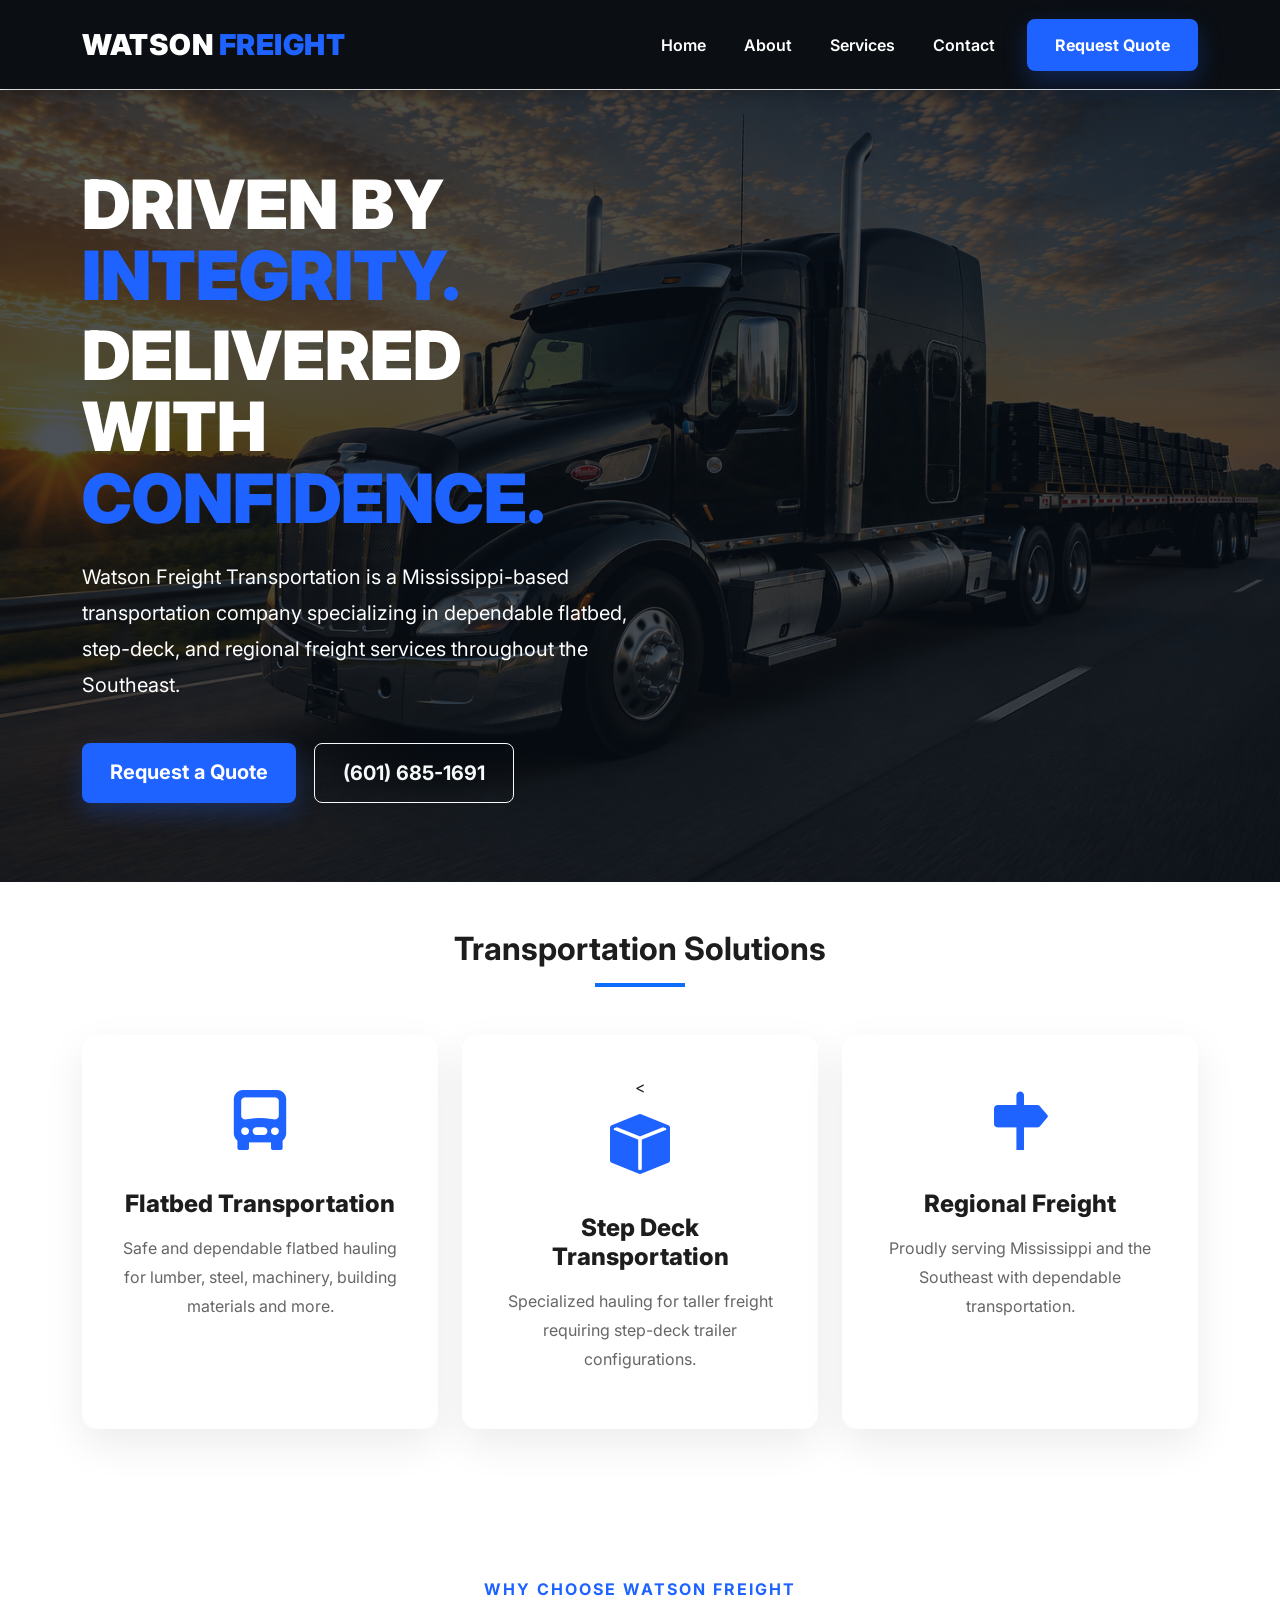
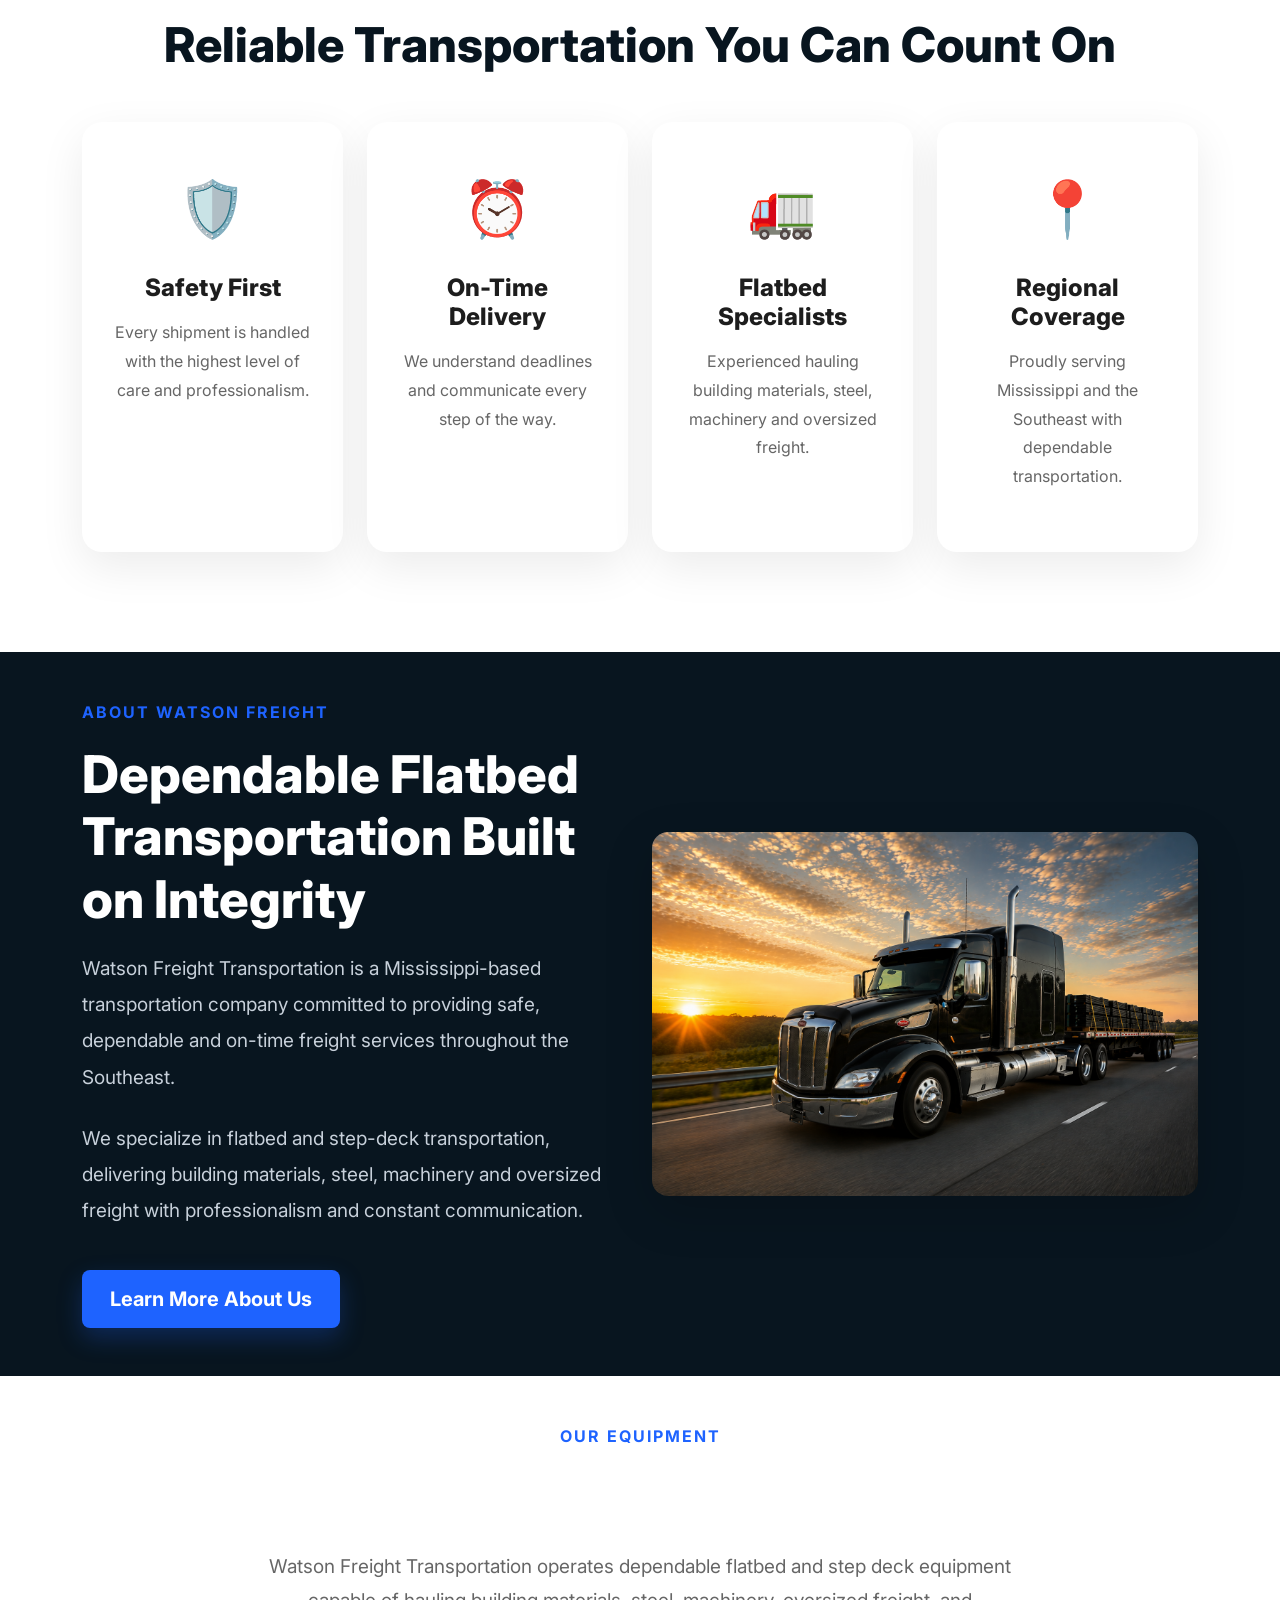
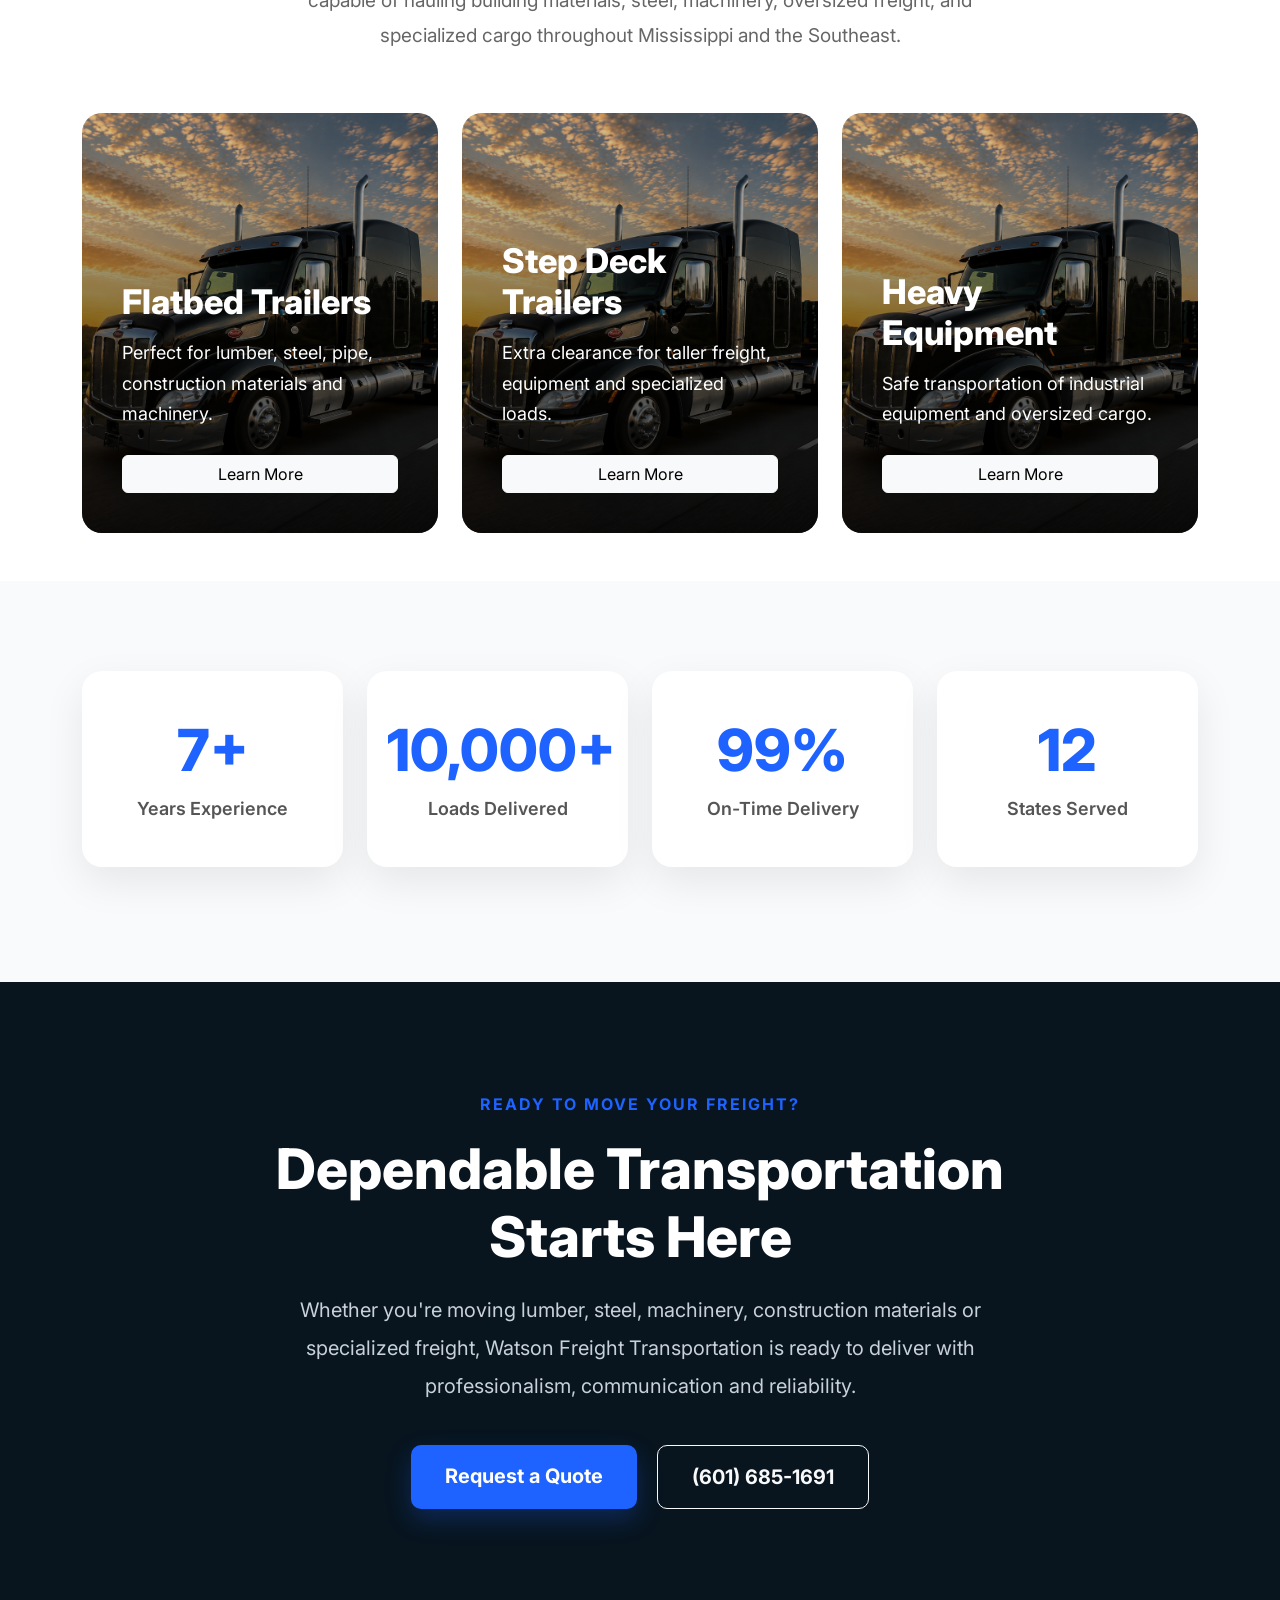
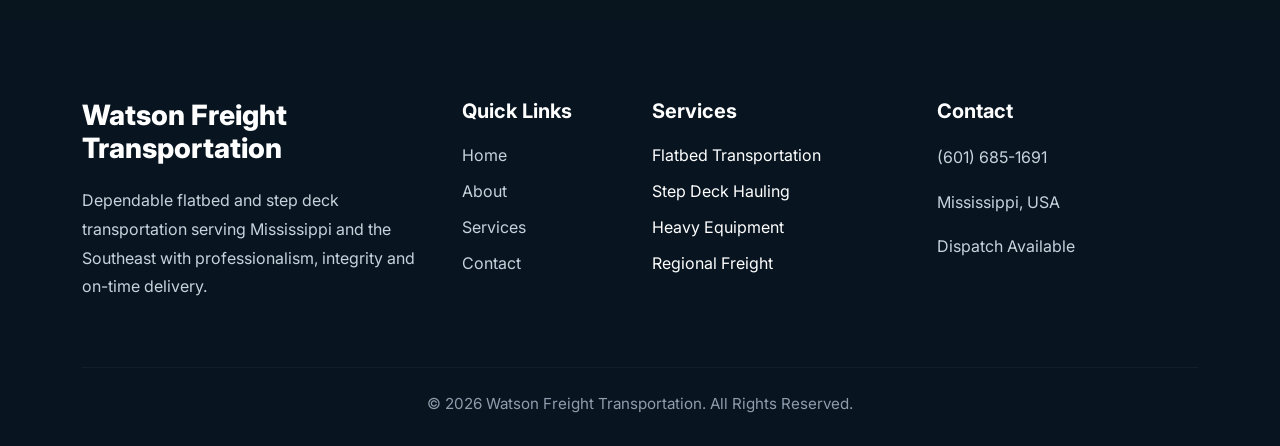
==== index.html @ 857e46ff "complete profession homepage" ====
<!DOCTYPE html>
<html lang="en">
<head>
    <meta charset="UTF-8">
    <meta name="viewport" content="width=device-width, initial-scale=1.0">
    <title>Watson Freight Transportation</title>

    <!-- Bootstrap -->
    <link href="https://cdn.jsdelivr.net/npm/bootstrap@5.3.7/dist/css/bootstrap.min.css" rel="stylesheet">

    <!-- Google Fonts -->
    <link rel="preconnect" href="https://fonts.googleapis.com">
    <link rel="preconnect" href="https://fonts.gstatic.com" crossorigin>
    <link href="https://fonts.googleapis.com/css2?family=Inter:wght@300;400;500;600;700;800;900&display=swap" rel="stylesheet">

    <!-- Custom CSS -->
    <link rel="stylesheet" href="assets/css/style.css">
    <link rel="stylesheet" href="https://cdn.jsdelivr.net/npm/bootstrap-icons@1.11.3/font/bootstrap-icons.min.css">
</head>

<body>

<!-- ================= HEADER ================= -->

<nav class="navbar navbar-expand-lg navbar-dark custom-navbar">
    <div class="container">

        <a class="navbar-brand" href="#">
            <span class="brand-watson">WATSON</span>
            <span class="brand-freight">FREIGHT</span>
        </a>

        <button class="navbar-toggler"
                type="button"
                data-bs-toggle="collapse"
                data-bs-target="#navbarNav">

            <span class="navbar-toggler-icon"></span>

        </button>

        <div class="collapse navbar-collapse" id="navbarNav">

            <ul class="navbar-nav ms-auto">

                <li class="nav-item">
                    <a class="nav-link active" href="#">Home</a>
                </li>

                <li class="nav-item">
                    <a class="nav-link" href="about.html">About</a>
                </li>

                <li class="nav-item">
                    <a class="nav-link" href="services.html">Services</a>
                </li>

                <li class="nav-item">
                    <a class="nav-link" href="contact.html">Contact</a>
                </li>

            </ul>

            <a href="quote.html" class="btn btn-primary ms-lg-4">
                Request Quote
            </a>

        </div>

    </div>

</nav>

<!-- ================= HERO ================= -->

<section class="hero">

    <div class="hero-overlay"></div>

    <div class="container hero-content">

        <div class="row">

            <div class="col-lg-6">

                <h1>
                    DRIVEN BY
                    <br>
                    <span>INTEGRITY.</span>
                </h1>

                <h2>
                    DELIVERED WITH
                    <br>
                    <span>CONFIDENCE.</span>
                </h2>

                <p>

                    Watson Freight Transportation is a Mississippi-based
                    transportation company specializing in dependable
                    flatbed, step-deck, and regional freight services
                    throughout the Southeast.

                </p>

                <div class="hero-buttons">

                    <a href="quote.html" class="btn btn-primary btn-lg">

                        Request a Quote

                    </a>

                    <a href="tel:6016851691" class="btn btn-outline-light btn-lg">

                        (601) 685-1691

                    </a>

                </div>

            </div>

        </div>

    </div>

</section>

<!-- Transportation Solutions -->

<section class="py-5 bg-white">

    <div class="container">

        <div class="text-center mb-5">

            <h2 class="fw-bold">Transportation Solutions</h2>

            <div class="blue-line mx-auto"></div>

        </div>

        <div class="row g-4">

            <div class="col-lg-4">

                <div class="service-card">

                    <div class="service-icon">
    <i class="bi bi-truck-front-fill"></i>
</div>

                    <h4>Flatbed Transportation</h4>

                    <p>

                        Safe and dependable flatbed hauling for lumber,

                        steel, machinery, building materials and more.

                    </p>

                </div>

            </div>

            <div class="col-lg-4">

                <div class="service-card">

                    <<div class="service-icon">
    <i class="bi bi-box-fill"></i>
</div>

                    <h4>Step Deck Transportation</h4>

                    <p>

                        Specialized hauling for taller freight requiring

                        step-deck trailer configurations.

                    </p>

                </div>

            </div>

            <div class="col-lg-4">

                <div class="service-card">

                    <div class="service-icon">
    <i class="bi bi-signpost-fill"></i>
</div>

                    <h4>Regional Freight</h4>

                    <p>

                        Proudly serving Mississippi and the Southeast

                        with dependable transportation.

                    </p>

                </div>

            </div>

        </div>

    </div>

</section>
<!-- WHY CHOOSE US -->
<section class="why-us">

    <div class="container">

        <div class="text-center mb-5">

            <span class="section-tag">
                WHY CHOOSE WATSON FREIGHT
            </span>

            <h2 class="section-title-dark">
                Reliable Transportation You Can Count On
            </h2>

        </div>

        <div class="row g-4">

            <div class="col-lg-3 col-md-6">

                <div class="feature-card">

                    <div class="feature-icon">
                        🛡️
                    </div>

                    <h4>Safety First</h4>

                    <p>
                        Every shipment is handled with the highest level of care and professionalism.
                    </p>

                </div>

            </div>

            <div class="col-lg-3 col-md-6">

                <div class="feature-card">

                    <div class="feature-icon">
                        ⏰
                    </div>

                    <h4>On-Time Delivery</h4>

                    <p>
                        We understand deadlines and communicate every step of the way.
                    </p>

                </div>

            </div>

            <div class="col-lg-3 col-md-6">

                <div class="feature-card">

                    <div class="feature-icon">
                        🚛
                    </div>

                    <h4>Flatbed Specialists</h4>

                    <p>
                        Experienced hauling building materials, steel, machinery and oversized freight.
                    </p>

                </div>

            </div>

            <div class="col-lg-3 col-md-6">

                <div class="feature-card">

                    <div class="feature-icon">
                        📍
                    </div>

                    <h4>Regional Coverage</h4>

                    <p>
                        Proudly serving Mississippi and the Southeast with dependable transportation.
                    </p>

                </div>

            </div>

        </div>

    </div>

</section>
<script src="https://cdn.jsdelivr.net/npm/bootstrap@5.3.7/dist/js/bootstrap.bundle.min.js"></script>
<!-- ABOUT -->
<section class="about-section py-5">
    <div class="container">

        <div class="row align-items-center">

            <div class="col-lg-6">

                <span class="section-tag">
                    ABOUT WATSON FREIGHT
                </span>

                <h2 class="section-title">
                    Dependable Flatbed Transportation Built on Integrity
                </h2>

                <p class="about-text">
                    Watson Freight Transportation is a Mississippi-based
                    transportation company committed to providing safe,
                    dependable and on-time freight services throughout the
                    Southeast.
                </p>

                <p class="about-text">
                    We specialize in flatbed and step-deck transportation,
                    delivering building materials, steel, machinery and
                    oversized freight with professionalism and constant
                    communication.
                </p>

                <a href="about.html" class="btn btn-primary btn-lg mt-3">
                    Learn More About Us
                </a>

            </div>

            <div class="col-lg-6">

                <div class="about-image">

                    <img
                        src="assets/images/hero/hero-truck.jpg"
                        class="img-fluid rounded-4 shadow-lg">

                </div>

            </div>

        </div>

    </div>
</section>
<!-- EQUIPMENT SHOWCASE -->
<section class="equipment-showcase py-5">

    <div class="container">

        <div class="text-center mb-5">

            <span class="section-subtitle">
                OUR EQUIPMENT
            </span>

            <h2 class="section-title">
                Ready For Every Load
            </h2>

            <p class="section-description">
                Watson Freight Transportation operates dependable flatbed and step deck equipment
                capable of hauling building materials, steel, machinery, oversized freight,
                and specialized cargo throughout Mississippi and the Southeast.
            </p>

        </div>

        <div class="row g-4">

            <div class="col-lg-4">

                <div class="equipment-card flatbed">

                    <div class="equipment-overlay">

                        <h3>Flatbed Trailers</h3>

                        <p>
                            Perfect for lumber, steel, pipe,
                            construction materials and machinery.
                        </p>

                        <a href="services.html" class="btn btn-light">
                            Learn More
                        </a>

                    </div>

                </div>

            </div>

            <div class="col-lg-4">

                <div class="equipment-card stepdeck">

                    <div class="equipment-overlay">

                        <h3>Step Deck Trailers</h3>

                        <p>
                            Extra clearance for taller freight,
                            equipment and specialized loads.
                        </p>

                        <a href="services.html" class="btn btn-light">
                            Learn More
                        </a>

                    </div>

                </div>

            </div>

            <div class="col-lg-4">

                <div class="equipment-card machinery">

                    <div class="equipment-overlay">

                        <h3>Heavy Equipment</h3>

                        <p>
                            Safe transportation of industrial
                            equipment and oversized cargo.
                        </p>

                        <a href="services.html" class="btn btn-light">
                            Learn More
                        </a>

                    </div>

                </div>

            </div>

        </div>

    </div>

</section>
<!-- TRUST STATS -->

<section class="stats-section">

    <div class="container">

        <div class="row text-center">

            <div class="col-md-3 col-6">

                <div class="stat-card">

                    <h2>7+</h2>

                    <p>Years Experience</p>

                </div>

            </div>

            <div class="col-md-3 col-6">

                <div class="stat-card">

                    <h2>10,000+</h2>

                    <p>Loads Delivered</p>

                </div>

            </div>

            <div class="col-md-3 col-6">

                <div class="stat-card">

                    <h2>99%</h2>

                    <p>On-Time Delivery</p>

                </div>

            </div>

            <div class="col-md-3 col-6">

                <div class="stat-card">

                    <h2>12</h2>

                    <p>States Served</p>

                </div>

            </div>

        </div>

    </div>

</section>
<!-- CALL TO ACTION -->

<section class="cta-section">

    <div class="container">

        <div class="row justify-content-center">

            <div class="col-lg-9 text-center">

                <span class="section-tag">

                    READY TO MOVE YOUR FREIGHT?

                </span>

                <h2 class="cta-title">

                    Dependable Transportation Starts Here

                </h2>

                <p class="cta-text">

                    Whether you're moving lumber, steel, machinery,
                    construction materials or specialized freight,
                    Watson Freight Transportation is ready to deliver
                    with professionalism, communication and reliability.

                </p>

                <div class="cta-buttons">

                    <a href="quote.html"
                       class="btn btn-primary btn-lg">

                        Request a Quote

                    </a>

                    <a href="tel:6016851691"
                       class="btn btn-outline-light btn-lg">

                        (601) 685-1691

                    </a>

                </div>

            </div>

        </div>

    </div>

</section>
<footer class="footer">
    <div class="container">

        <div class="row gy-5">

            <div class="col-lg-4">

                <h3>Watson Freight Transportation</h3>

                <p>
                    Dependable flatbed and step deck transportation
                    serving Mississippi and the Southeast with
                    professionalism, integrity and on-time delivery.
                </p>

            </div>

            <div class="col-lg-2">

                <h5>Quick Links</h5>

                <ul class="footer-links">

                    <li><a href="#">Home</a></li>

                    <li><a href="#">About</a></li>

                    <li><a href="#">Services</a></li>

                    <li><a href="#">Contact</a></li>

                </ul>

            </div>

            <div class="col-lg-3">

                <h5>Services</h5>

                <ul class="footer-links">

                    <li>Flatbed Transportation</li>

                    <li>Step Deck Hauling</li>

                    <li>Heavy Equipment</li>

                    <li>Regional Freight</li>

                </ul>

            </div>

            <div class="col-lg-3">

                <h5>Contact</h5>

                <p>(601) 685-1691</p>

                <p>Mississippi, USA</p>

                <p>Dispatch Available</p>

            </div>

        </div>

        <hr>

        <div class="footer-bottom">

            © 2026 Watson Freight Transportation.
            All Rights Reserved.

        </div>

    </div>
</footer>

<script src="assets/js/main.js"></script>

</body>
</html>
---- assets/css/style.css ----
/* ======================================================
   WATSON FREIGHT TRANSPORTATION
   Version 1.0
====================================================== */

:root{

    --primary:#1E63FF;
    --dark:#0B0F14;
    --gray:#5B6472;
    --light:#F5F7FA;
    --white:#FFFFFF;

}

*{

    margin:0;
    padding:0;
    box-sizing:border-box;

}

html{

    scroll-behavior:smooth;

}

body{

    font-family:'Inter',sans-serif;

    background:var(--white);

    color:#1d1d1d;

    padding-top:90px;

}


/* ===========================
   NAVBAR
=========================== */

.custom-navbar{

    background:#0B0F14;
    padding:18px 0;
    box-shadow:0 3px 15px rgba(0,0,0,.25);
position: fixed;
top: 0;
left: 0;
width: 100%;
z-index: 9999;
transition: all .35s ease;

}

.navbar-brand{

    font-size:1.8rem;
    font-weight:900;
    letter-spacing:.5px;

}

.brand-watson{

    color:white;

}

.brand-freight{

    color:#1E63FF;

}

.nav-link{

    color:white !important;
    font-weight:600;
    margin-left:22px;
    transition:.3s;

}

.nav-link:hover{

    color:#1E63FF !important;

}

.btn-primary{
    background:#1E63FF;
    border:none;
    padding:14px 28px;
    font-weight:700;
    border-radius:8px;
    color:#fff;
    transition:all .3s ease;
    box-shadow:0 10px 25px rgba(30,99,255,.25);
}

.btn-primary:hover{
    background:#0D4FD4;
    transform:translateY(-3px);
    box-shadow:0 18px 40px rgba(30,99,255,.45);
}



/* ===========================
   HERO
=========================== */

.hero{

    position:relative;

    min-height:88vh;

    display:flex;

    align-items:center;

    background-image:
    linear-gradient(rgba(8,15,24,.72),rgba(8,15,24,.72)),
    url("../images/hero/hero-truck.jpg");

    background-size:cover;

    background-position:center;

    background-repeat:no-repeat;
    background-attachment: fixed;

}

.hero-content{

    position:relative;
    z-index:2;

}

.hero h1{

    color:white;

    font-size:68px;

    font-weight:900;

    line-height:1.05;

}

.hero h1 span{

    color:#1E63FF;

}

.hero h2{

    color:white;

    font-size:68px;

    font-weight:900;

    line-height:1.05;

    margin-bottom:25px;

}

.hero h2 span{

    color:#1E63FF;

}

.hero p{

    color:white;

    font-size:20px;

    max-width:620px;

    line-height:1.8;

    margin-bottom:40px;

}

.hero-buttons{

    display:flex;

    gap:18px;

    flex-wrap:wrap;

}

.btn-outline-light{

    padding:14px 28px;

    font-weight:700;

}

/* ===========================
   MOBILE
=========================== */

@media(max-width:991px){

.hero{

    text-align:center;

}

.hero h1,
.hero h2{

    font-size:46px;

}

.hero-buttons{

    justify-content:center;

}

}
.blue-line{

    width:90px;

    height:4px;

    background:#0d6efd;

    margin-top:15px;

}

.service-card{

    background:#fff;

    border-radius:15px;

    padding:40px 30px;

    text-align:center;

    box-shadow:0 15px 40px rgba(0,0,0,.08);

    height:100%;

    transition:.35s;

}

.service-card:hover{

    transform:translateY(-10px);

    box-shadow:0 25px 50px rgba(0,0,0,.15);

}

.service-icon{

    font-size:60px;

    color:#1E63FF;

    margin-bottom:25px;

}

.service-card h4{

    font-weight:800;

    margin-bottom:15px;

}

.service-card p{

    color:#666;

    line-height:1.8;

}

/*===============================
ABOUT
================================*/

.about-section{

    padding:100px 0;

    background:#08151f;

}

.section-tag{

    color:#1E63FF;

    font-weight:700;

    letter-spacing:2px;

    text-transform:uppercase;

}

.section-title{

    color:white;

    font-size:48px;

    font-weight:800;

    margin:20px 0;

}

.about-text{

    color:#c7d0da;

    font-size:19px;

    line-height:1.9;

    margin-bottom:25px;

}


.about-image img{

    border-radius:24px;

    box-shadow:0 35px 70px rgba(0,0,0,.45);

    transition:.4s ease;

}

.about-image img:hover{

    transform:translateY(-8px);

}

/*==============================
WHY CHOOSE US
==============================*/

.why-us{

    padding:100px 0;

    background:white;

}

.section-title-dark{

    font-size:48px;

    font-weight:800;

    color:#08151f;

    margin-top:15px;

}

.feature-card{

    background:white;

    padding:45px 30px;

    border-radius:20px;

    text-align:center;

    transition:.35s;

    box-shadow:0 15px 45px rgba(0,0,0,.08);

    height:100%;

}

.feature-card:hover{

    transform:translateY(-12px);

    box-shadow:0 25px 60px rgba(0,0,0,.15);

}

.feature-icon{

    font-size:55px;

    margin-bottom:25px;

}

.feature-card h4{

    font-weight:800;

    margin-bottom:15px;

}

.feature-card p{

    color:#666;

    line-height:1.8;

}

/*====================================
    EQUIPMENT SHOWCASE
====================================*/

.equipment-showcase{

    padding:100px 0;

    background:#ffffff;

}

.section-subtitle{

    color:#1E63FF;

    font-weight:700;

    letter-spacing:2px;

    text-transform:uppercase;

    display:block;

    margin-bottom:15px;

}

.section-title{

    font-size:52px;

    font-weight:800;

    margin-bottom:20px;

}

.section-description{

    max-width:760px;

    margin:auto;

    color:#666;

    font-size:19px;

    line-height:1.8;

    margin-bottom:60px;

}

.equipment-card{

    height:420px;

    border-radius:20px;

    overflow:hidden;

    position:relative;

    background-size:cover;

    background-position:center;

    transition:.35s;

}

.equipment-card:hover{

    transform:translateY(-12px);

}

.equipment-overlay{

    position:absolute;

    inset:0;

    display:flex;

    flex-direction:column;

    justify-content:flex-end;

    padding:40px;

    color:white;

    background:linear-gradient(
        rgba(0,0,0,.15),
        rgba(0,0,0,.80)
    );

}

.equipment-overlay h3{

    font-size:34px;

    font-weight:800;

    margin-bottom:15px;

}

.equipment-overlay p{

    font-size:18px;

    line-height:1.7;

    margin-bottom:25px;

}

.flatbed{

    background-image:url("../images/hero/hero-truck.jpg");

}

.stepdeck{

    background-image:url("../images/hero/hero-truck.jpg");

}

.machinery{

    background-image:url("../images/hero/hero-truck.jpg");

}

/*====================================
    TRUST STATS
====================================*/

.stats-section{

    padding:90px 0;

    background:#f8fafc;

}

.stat-card{

    background:white;

    padding:45px 20px;

    border-radius:20px;

    box-shadow:0 15px 40px rgba(0,0,0,.08);

    transition:.35s;

    margin-bottom:25px;

}

.stat-card:hover{

    transform:translateY(-10px);

}

.stat-card h2{

    font-size:58px;

    font-weight:800;

    color:#1E63FF;

    margin-bottom:10px;

}

.stat-card p{

    font-size:18px;

    font-weight:600;

    color:#555;

    margin:0;

}

/*====================================
    CALL TO ACTION
====================================*/

.cta-section{

    background:#08151f;

    color:white;

    padding:110px 0;

}

.cta-title{

    font-size:56px;

    font-weight:800;

    margin:20px 0;

}

.cta-text{

    max-width:760px;

    margin:0 auto 40px;

    color:#c8d1da;

    font-size:20px;

    line-height:1.9;

}

.cta-buttons{

    display:flex;

    justify-content:center;

    gap:20px;

    flex-wrap:wrap;

}

.cta-buttons .btn{

    padding:16px 34px;

    border-radius:10px;

    font-weight:700;

}

/* ===========================
   FOOTER
=========================== */

.footer{

    background:#081520;

    color:white;

    padding:80px 0 30px;

}

.footer h3{

    font-weight:800;

    margin-bottom:20px;

}

.footer h5{

    font-weight:700;

    margin-bottom:20px;

}

.footer p{

    color:#c7d2db;

    line-height:1.8;

}

.footer-links{

    list-style:none;

    padding:0;

}

.footer-links li{

    margin-bottom:12px;

}

.footer-links a{

    color:#c7d2db;

    text-decoration:none;

    transition:.3s;

}

.footer-links a:hover{

    color:#2F66F5;

    padding-left:6px;

}

.footer hr{

    border-color:rgba(255,255,255,.15);

    margin:50px 0 25px;

}

.footer-bottom{

    text-align:center;

    color:#8e9cab;

    font-size:.95rem;

}

/* ===========================
   SCROLL OFFSET
=========================== */

section{
    scroll-margin-top:100px;
}
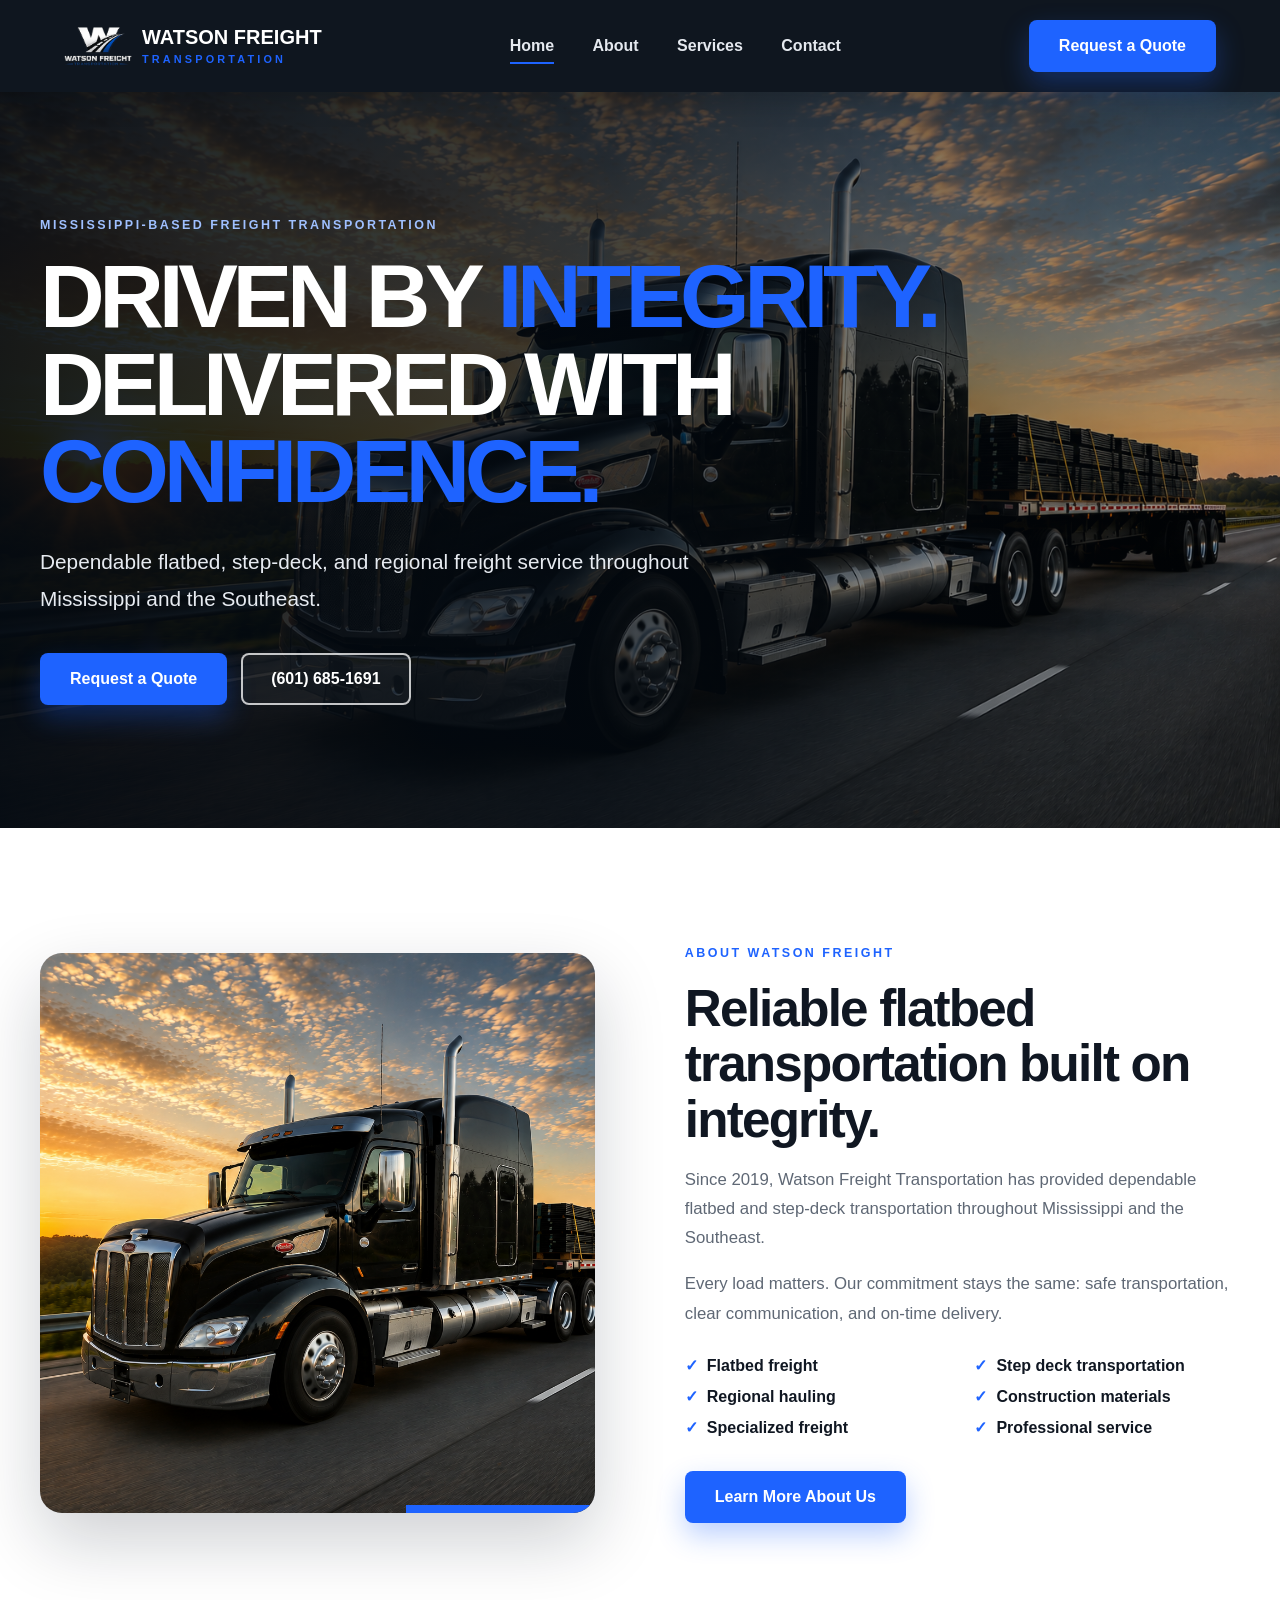
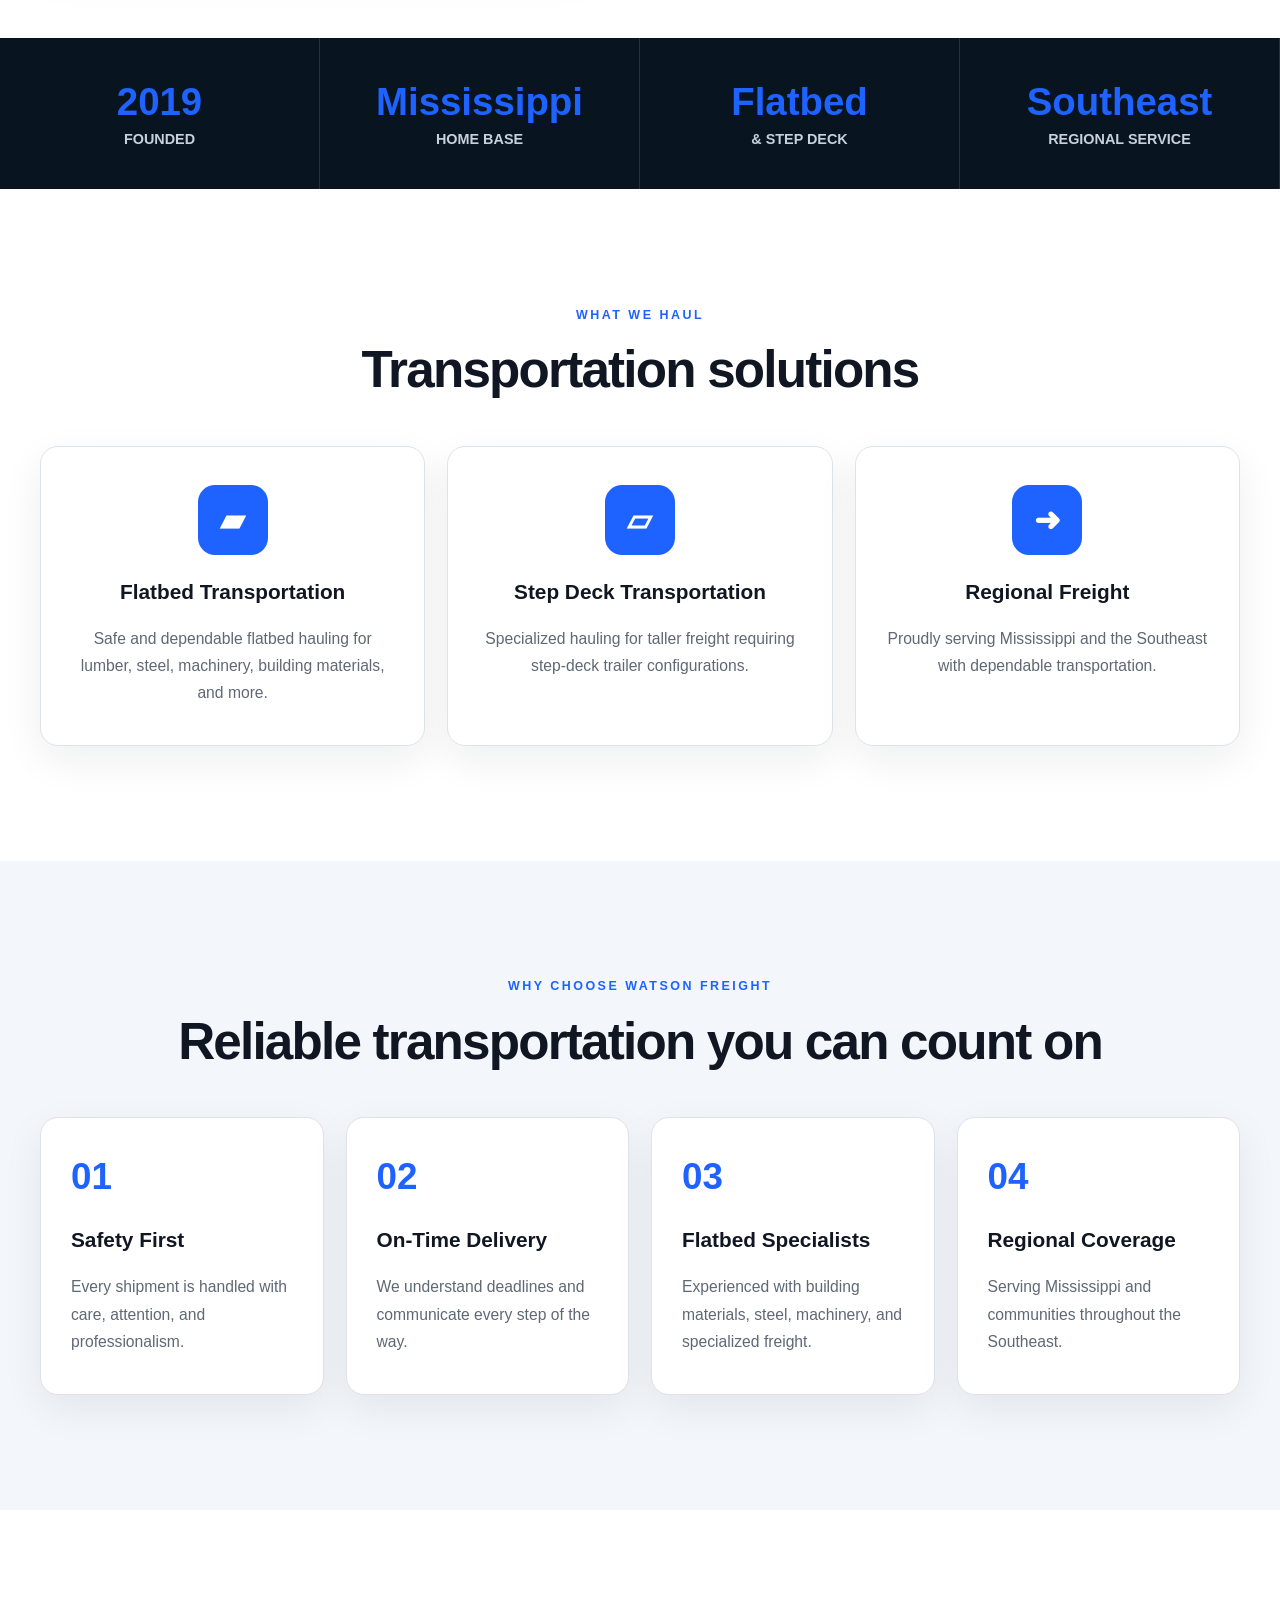
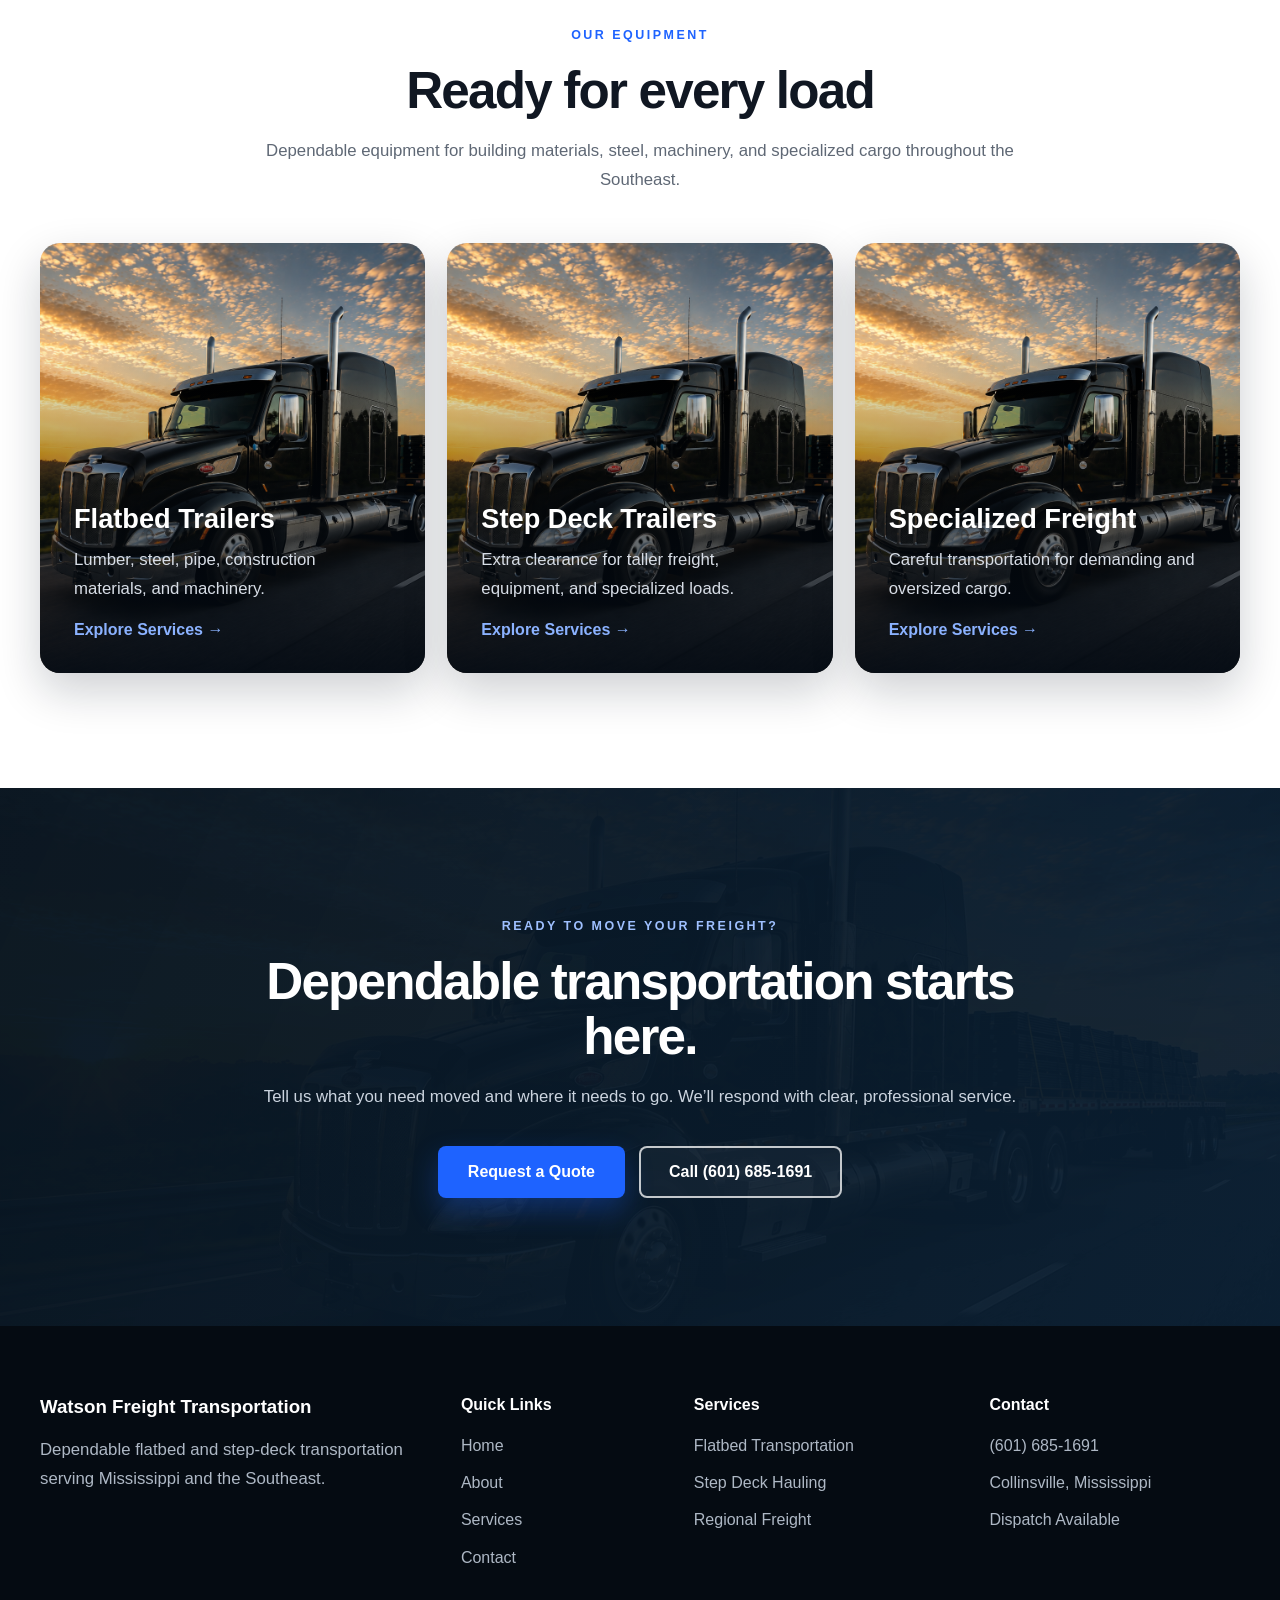
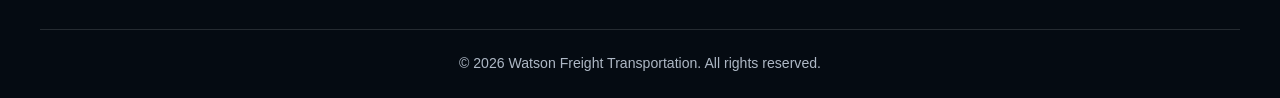
==== commit 932fccc2: "Publish completed Watson Freight website" ====
--- a/index.html
+++ b/index.html
@@ -1,665 +1,16 @@
-<!DOCTYPE html>
+<!doctype html>
 <html lang="en">
 <head>
-    <meta charset="UTF-8">
-    <meta name="viewport" content="width=device-width, initial-scale=1.0">
-    <title>Watson Freight Transportation</title>
-
-    <!-- Bootstrap -->
-    <link href="https://cdn.jsdelivr.net/npm/bootstrap@5.3.7/dist/css/bootstrap.min.css" rel="stylesheet">
-
-    <!-- Google Fonts -->
-    <link rel="preconnect" href="https://fonts.googleapis.com">
-    <link rel="preconnect" href="https://fonts.gstatic.com" crossorigin>
-    <link href="https://fonts.googleapis.com/css2?family=Inter:wght@300;400;500;600;700;800;900&display=swap" rel="stylesheet">
-
-    <!-- Custom CSS -->
-    <link rel="stylesheet" href="assets/css/style.css">
-    <link rel="stylesheet" href="https://cdn.jsdelivr.net/npm/bootstrap-icons@1.11.3/font/bootstrap-icons.min.css">
+  <meta charset="utf-8">
+  <meta name="viewport" content="width=device-width, initial-scale=1">
+  <title>Watson Freight Transportation</title>
+  <meta name="description" content="Dependable flatbed, step-deck, and regional freight transportation serving Mississippi and the Southeast.">
+  <meta name="theme-color" content="#081521">
+  <link rel="icon" href="images/watson-logo.png">
+  <link rel="stylesheet" href="style.css">
 </head>
-
 <body>
-
-<!-- ================= HEADER ================= -->
-
-<nav class="navbar navbar-expand-lg navbar-dark custom-navbar">
-    <div class="container">
-
-        <a class="navbar-brand" href="#">
-            <span class="brand-watson">WATSON</span>
-            <span class="brand-freight">FREIGHT</span>
-        </a>
-
-        <button class="navbar-toggler"
-                type="button"
-                data-bs-toggle="collapse"
-                data-bs-target="#navbarNav">
-
-            <span class="navbar-toggler-icon"></span>
-
-        </button>
-
-        <div class="collapse navbar-collapse" id="navbarNav">
-
-            <ul class="navbar-nav ms-auto">
-
-                <li class="nav-item">
-                    <a class="nav-link active" href="#">Home</a>
-                </li>
-
-                <li class="nav-item">
-                    <a class="nav-link" href="about.html">About</a>
-                </li>
-
-                <li class="nav-item">
-                    <a class="nav-link" href="services.html">Services</a>
-                </li>
-
-                <li class="nav-item">
-                    <a class="nav-link" href="contact.html">Contact</a>
-                </li>
-
-            </ul>
-
-            <a href="quote.html" class="btn btn-primary ms-lg-4">
-                Request Quote
-            </a>
-
-        </div>
-
-    </div>
-
-</nav>
-
-<!-- ================= HERO ================= -->
-
-<section class="hero">
-
-    <div class="hero-overlay"></div>
-
-    <div class="container hero-content">
-
-        <div class="row">
-
-            <div class="col-lg-6">
-
-                <h1>
-                    DRIVEN BY
-                    <br>
-                    <span>INTEGRITY.</span>
-                </h1>
-
-                <h2>
-                    DELIVERED WITH
-                    <br>
-                    <span>CONFIDENCE.</span>
-                </h2>
-
-                <p>
-
-                    Watson Freight Transportation is a Mississippi-based
-                    transportation company specializing in dependable
-                    flatbed, step-deck, and regional freight services
-                    throughout the Southeast.
-
-                </p>
-
-                <div class="hero-buttons">
-
-                    <a href="quote.html" class="btn btn-primary btn-lg">
-
-                        Request a Quote
-
-                    </a>
-
-                    <a href="tel:6016851691" class="btn btn-outline-light btn-lg">
-
-                        (601) 685-1691
-
-                    </a>
-
-                </div>
-
-            </div>
-
-        </div>
-
-    </div>
-
-</section>
-
-<!-- Transportation Solutions -->
-
-<section class="py-5 bg-white">
-
-    <div class="container">
-
-        <div class="text-center mb-5">
-
-            <h2 class="fw-bold">Transportation Solutions</h2>
-
-            <div class="blue-line mx-auto"></div>
-
-        </div>
-
-        <div class="row g-4">
-
-            <div class="col-lg-4">
-
-                <div class="service-card">
-
-                    <div class="service-icon">
-    <i class="bi bi-truck-front-fill"></i>
-</div>
-
-                    <h4>Flatbed Transportation</h4>
-
-                    <p>
-
-                        Safe and dependable flatbed hauling for lumber,
-
-                        steel, machinery, building materials and more.
-
-                    </p>
-
-                </div>
-
-            </div>
-
-            <div class="col-lg-4">
-
-                <div class="service-card">
-
-                    <<div class="service-icon">
-    <i class="bi bi-box-fill"></i>
-</div>
-
-                    <h4>Step Deck Transportation</h4>
-
-                    <p>
-
-                        Specialized hauling for taller freight requiring
-
-                        step-deck trailer configurations.
-
-                    </p>
-
-                </div>
-
-            </div>
-
-            <div class="col-lg-4">
-
-                <div class="service-card">
-
-                    <div class="service-icon">
-    <i class="bi bi-signpost-fill"></i>
-</div>
-
-                    <h4>Regional Freight</h4>
-
-                    <p>
-
-                        Proudly serving Mississippi and the Southeast
-
-                        with dependable transportation.
-
-                    </p>
-
-                </div>
-
-            </div>
-
-        </div>
-
-    </div>
-
-</section>
-<!-- WHY CHOOSE US -->
-<section class="why-us">
-
-    <div class="container">
-
-        <div class="text-center mb-5">
-
-            <span class="section-tag">
-                WHY CHOOSE WATSON FREIGHT
-            </span>
-
-            <h2 class="section-title-dark">
-                Reliable Transportation You Can Count On
-            </h2>
-
-        </div>
-
-        <div class="row g-4">
-
-            <div class="col-lg-3 col-md-6">
-
-                <div class="feature-card">
-
-                    <div class="feature-icon">
-                        🛡️
-                    </div>
-
-                    <h4>Safety First</h4>
-
-                    <p>
-                        Every shipment is handled with the highest level of care and professionalism.
-                    </p>
-
-                </div>
-
-            </div>
-
-            <div class="col-lg-3 col-md-6">
-
-                <div class="feature-card">
-
-                    <div class="feature-icon">
-                        ⏰
-                    </div>
-
-                    <h4>On-Time Delivery</h4>
-
-                    <p>
-                        We understand deadlines and communicate every step of the way.
-                    </p>
-
-                </div>
-
-            </div>
-
-            <div class="col-lg-3 col-md-6">
-
-                <div class="feature-card">
-
-                    <div class="feature-icon">
-                        🚛
-                    </div>
-
-                    <h4>Flatbed Specialists</h4>
-
-                    <p>
-                        Experienced hauling building materials, steel, machinery and oversized freight.
-                    </p>
-
-                </div>
-
-            </div>
-
-            <div class="col-lg-3 col-md-6">
-
-                <div class="feature-card">
-
-                    <div class="feature-icon">
-                        📍
-                    </div>
-
-                    <h4>Regional Coverage</h4>
-
-                    <p>
-                        Proudly serving Mississippi and the Southeast with dependable transportation.
-                    </p>
-
-                </div>
-
-            </div>
-
-        </div>
-
-    </div>
-
-</section>
-<script src="https://cdn.jsdelivr.net/npm/bootstrap@5.3.7/dist/js/bootstrap.bundle.min.js"></script>
-<!-- ABOUT -->
-<section class="about-section py-5">
-    <div class="container">
-
-        <div class="row align-items-center">
-
-            <div class="col-lg-6">
-
-                <span class="section-tag">
-                    ABOUT WATSON FREIGHT
-                </span>
-
-                <h2 class="section-title">
-                    Dependable Flatbed Transportation Built on Integrity
-                </h2>
-
-                <p class="about-text">
-                    Watson Freight Transportation is a Mississippi-based
-                    transportation company committed to providing safe,
-                    dependable and on-time freight services throughout the
-                    Southeast.
-                </p>
-
-                <p class="about-text">
-                    We specialize in flatbed and step-deck transportation,
-                    delivering building materials, steel, machinery and
-                    oversized freight with professionalism and constant
-                    communication.
-                </p>
-
-                <a href="about.html" class="btn btn-primary btn-lg mt-3">
-                    Learn More About Us
-                </a>
-
-            </div>
-
-            <div class="col-lg-6">
-
-                <div class="about-image">
-
-                    <img
-                        src="assets/images/hero/hero-truck.jpg"
-                        class="img-fluid rounded-4 shadow-lg">
-
-                </div>
-
-            </div>
-
-        </div>
-
-    </div>
-</section>
-<!-- EQUIPMENT SHOWCASE -->
-<section class="equipment-showcase py-5">
-
-    <div class="container">
-
-        <div class="text-center mb-5">
-
-            <span class="section-subtitle">
-                OUR EQUIPMENT
-            </span>
-
-            <h2 class="section-title">
-                Ready For Every Load
-            </h2>
-
-            <p class="section-description">
-                Watson Freight Transportation operates dependable flatbed and step deck equipment
-                capable of hauling building materials, steel, machinery, oversized freight,
-                and specialized cargo throughout Mississippi and the Southeast.
-            </p>
-
-        </div>
-
-        <div class="row g-4">
-
-            <div class="col-lg-4">
-
-                <div class="equipment-card flatbed">
-
-                    <div class="equipment-overlay">
-
-                        <h3>Flatbed Trailers</h3>
-
-                        <p>
-                            Perfect for lumber, steel, pipe,
-                            construction materials and machinery.
-                        </p>
-
-                        <a href="services.html" class="btn btn-light">
-                            Learn More
-                        </a>
-
-                    </div>
-
-                </div>
-
-            </div>
-
-            <div class="col-lg-4">
-
-                <div class="equipment-card stepdeck">
-
-                    <div class="equipment-overlay">
-
-                        <h3>Step Deck Trailers</h3>
-
-                        <p>
-                            Extra clearance for taller freight,
-                            equipment and specialized loads.
-                        </p>
-
-                        <a href="services.html" class="btn btn-light">
-                            Learn More
-                        </a>
-
-                    </div>
-
-                </div>
-
-            </div>
-
-            <div class="col-lg-4">
-
-                <div class="equipment-card machinery">
-
-                    <div class="equipment-overlay">
-
-                        <h3>Heavy Equipment</h3>
-
-                        <p>
-                            Safe transportation of industrial
-                            equipment and oversized cargo.
-                        </p>
-
-                        <a href="services.html" class="btn btn-light">
-                            Learn More
-                        </a>
-
-                    </div>
-
-                </div>
-
-            </div>
-
-        </div>
-
-    </div>
-
-</section>
-<!-- TRUST STATS -->
-
-<section class="stats-section">
-
-    <div class="container">
-
-        <div class="row text-center">
-
-            <div class="col-md-3 col-6">
-
-                <div class="stat-card">
-
-                    <h2>7+</h2>
-
-                    <p>Years Experience</p>
-
-                </div>
-
-            </div>
-
-            <div class="col-md-3 col-6">
-
-                <div class="stat-card">
-
-                    <h2>10,000+</h2>
-
-                    <p>Loads Delivered</p>
-
-                </div>
-
-            </div>
-
-            <div class="col-md-3 col-6">
-
-                <div class="stat-card">
-
-                    <h2>99%</h2>
-
-                    <p>On-Time Delivery</p>
-
-                </div>
-
-            </div>
-
-            <div class="col-md-3 col-6">
-
-                <div class="stat-card">
-
-                    <h2>12</h2>
-
-                    <p>States Served</p>
-
-                </div>
-
-            </div>
-
-        </div>
-
-    </div>
-
-</section>
-<!-- CALL TO ACTION -->
-
-<section class="cta-section">
-
-    <div class="container">
-
-        <div class="row justify-content-center">
-
-            <div class="col-lg-9 text-center">
-
-                <span class="section-tag">
-
-                    READY TO MOVE YOUR FREIGHT?
-
-                </span>
-
-                <h2 class="cta-title">
-
-                    Dependable Transportation Starts Here
-
-                </h2>
-
-                <p class="cta-text">
-
-                    Whether you're moving lumber, steel, machinery,
-                    construction materials or specialized freight,
-                    Watson Freight Transportation is ready to deliver
-                    with professionalism, communication and reliability.
-
-                </p>
-
-                <div class="cta-buttons">
-
-                    <a href="quote.html"
-                       class="btn btn-primary btn-lg">
-
-                        Request a Quote
-
-                    </a>
-
-                    <a href="tel:6016851691"
-                       class="btn btn-outline-light btn-lg">
-
-                        (601) 685-1691
-
-                    </a>
-
-                </div>
-
-            </div>
-
-        </div>
-
-    </div>
-
-</section>
-<footer class="footer">
-    <div class="container">
-
-        <div class="row gy-5">
-
-            <div class="col-lg-4">
-
-                <h3>Watson Freight Transportation</h3>
-
-                <p>
-                    Dependable flatbed and step deck transportation
-                    serving Mississippi and the Southeast with
-                    professionalism, integrity and on-time delivery.
-                </p>
-
-            </div>
-
-            <div class="col-lg-2">
-
-                <h5>Quick Links</h5>
-
-                <ul class="footer-links">
-
-                    <li><a href="#">Home</a></li>
-
-                    <li><a href="#">About</a></li>
-
-                    <li><a href="#">Services</a></li>
-
-                    <li><a href="#">Contact</a></li>
-
-                </ul>
-
-            </div>
-
-            <div class="col-lg-3">
-
-                <h5>Services</h5>
-
-                <ul class="footer-links">
-
-                    <li>Flatbed Transportation</li>
-
-                    <li>Step Deck Hauling</li>
-
-                    <li>Heavy Equipment</li>
-
-                    <li>Regional Freight</li>
-
-                </ul>
-
-            </div>
-
-            <div class="col-lg-3">
-
-                <h5>Contact</h5>
-
-                <p>(601) 685-1691</p>
-
-                <p>Mississippi, USA</p>
-
-                <p>Dispatch Available</p>
-
-            </div>
-
-        </div>
-
-        <hr>
-
-        <div class="footer-bottom">
-
-            © 2026 Watson Freight Transportation.
-            All Rights Reserved.
-
-        </div>
-
-    </div>
-</footer>
-
-<script src="assets/js/main.js"></script>
-
+<link rel="preload" as="image" href="images/watson-logo.png"/><link rel="preload" as="image" href="images/truck1.jpg"/><main><header class="site-header"><a class="brand" href="index.html" aria-label="Watson Freight home"><img src="images/watson-logo.png" alt=""/><span><strong>Watson Freight</strong><small>Transportation</small></span></a><nav aria-label="Main navigation"><a class="active" href="index.html">Home</a><a href="about.html">About</a><a href="services.html">Services</a><a href="contact.html">Contact</a></nav><a class="button button-primary header-quote" href="quote.html">Request a Quote</a></header><section class="hero"><div class="hero-shade"></div><div class="hero-inner"><p class="eyebrow light">Mississippi-based freight transportation</p><h1>Driven by <span>integrity.</span><br/>Delivered with <span>confidence.</span></h1><p class="hero-copy">Dependable flatbed, step-deck, and regional freight service throughout Mississippi and the Southeast.</p><div class="button-row"><a class="button button-primary" href="quote.html">Request a Quote</a><a class="button button-outline" href="tel:6016851691">(601) 685-1691</a></div></div></section><section class="split-section section"><div class="image-frame"><img src="images/truck1.jpg" alt="Watson Freight truck and trailer"/></div><div><p class="eyebrow">About Watson Freight</p><h2>Reliable flatbed transportation built on integrity.</h2><p>Since 2019, Watson Freight Transportation has provided dependable flatbed and step-deck transportation throughout Mississippi and the Southeast.</p><p>Every load matters. Our commitment stays the same: safe transportation, clear communication, and on-time delivery.</p><ul class="check-list"><li>Flatbed freight</li><li>Step deck transportation</li><li>Regional hauling</li><li>Construction materials</li><li>Specialized freight</li><li>Professional service</li></ul><a class="button button-primary" href="about.html">Learn More About Us</a></div></section><section class="fact-strip" aria-label="Company facts"><div><strong>2019</strong><span>Founded</span></div><div><strong>Mississippi</strong><span>Home Base</span></div><div><strong>Flatbed</strong><span>&amp; Step Deck</span></div><div><strong>Southeast</strong><span>Regional Service</span></div></section><section class="section centered"><p class="eyebrow">What We Haul</p><h2>Transportation solutions</h2><div class="card-grid three"><article class="service-card"><span class="service-icon" aria-hidden="true">▰</span><h3>Flatbed Transportation</h3><p>Safe and dependable flatbed hauling for lumber, steel, machinery, building materials, and more.</p></article><article class="service-card"><span class="service-icon" aria-hidden="true">▱</span><h3>Step Deck Transportation</h3><p>Specialized hauling for taller freight requiring step-deck trailer configurations.</p></article><article class="service-card"><span class="service-icon" aria-hidden="true">➜</span><h3>Regional Freight</h3><p>Proudly serving Mississippi and the Southeast with dependable transportation.</p></article></div></section><section class="section section-muted centered"><p class="eyebrow">Why Choose Watson Freight</p><h2>Reliable transportation you can count on</h2><div class="card-grid four"><article class="feature-card"><span class="number">01</span><h3>Safety First</h3><p>Every shipment is handled with care, attention, and professionalism.</p></article><article class="feature-card"><span class="number">02</span><h3>On-Time Delivery</h3><p>We understand deadlines and communicate every step of the way.</p></article><article class="feature-card"><span class="number">03</span><h3>Flatbed Specialists</h3><p>Experienced with building materials, steel, machinery, and specialized freight.</p></article><article class="feature-card"><span class="number">04</span><h3>Regional Coverage</h3><p>Serving Mississippi and communities throughout the Southeast.</p></article></div></section><section class="section centered"><p class="eyebrow">Our Equipment</p><h2>Ready for every load</h2><p class="section-intro">Dependable equipment for building materials, steel, machinery, and specialized cargo throughout the Southeast.</p><div class="equipment-grid"><article class="equipment-card equipment-1"><div><h3>Flatbed Trailers</h3><p>Lumber, steel, pipe, construction materials, and machinery.</p><a href="services.html">Explore Services →</a></div></article><article class="equipment-card equipment-2"><div><h3>Step Deck Trailers</h3><p>Extra clearance for taller freight, equipment, and specialized loads.</p><a href="services.html">Explore Services →</a></div></article><article class="equipment-card equipment-3"><div><h3>Specialized Freight</h3><p>Careful transportation for demanding and oversized cargo.</p><a href="services.html">Explore Services →</a></div></article></div></section><section class="cta"><p class="eyebrow light">Ready to move your freight?</p><h2>Dependable transportation starts here.</h2><p>Tell us what you need moved and where it needs to go. We’ll respond with clear, professional service.</p><div class="button-row centered-row"><a class="button button-primary" href="quote.html">Request a Quote</a><a class="button button-outline" href="tel:6016851691">Call (601) 685-1691</a></div></section><footer class="footer"><div class="footer-grid"><div><h3>Watson Freight Transportation</h3><p>Dependable flatbed and step-deck transportation serving Mississippi and the Southeast.</p></div><div><h4>Quick Links</h4><a href="index.html">Home</a><a href="about.html">About</a><a href="services.html">Services</a><a href="contact.html">Contact</a></div><div><h4>Services</h4><span>Flatbed Transportation</span><span>Step Deck Hauling</span><span>Regional Freight</span></div><div><h4>Contact</h4><a href="tel:6016851691">(601) 685-1691</a><span>Collinsville, Mississippi</span><span>Dispatch Available</span></div></div><p class="copyright">© 2026 Watson Freight Transportation. All rights reserved.</p></footer></main>
+<script src="main.js" defer></script>
 </body>
-</html>+</html>
--- a/style.css
+++ b/style.css
@@ -0,0 +1,134 @@
+
+:root {
+  --blue: #1e63ff;
+  --blue-dark: #114ac2;
+  --navy: #081521;
+  --ink: #101722;
+  --muted: #5f6875;
+  --line: #dde3eb;
+  --soft: #f3f6fa;
+  --white: #ffffff;
+}
+
+* { box-sizing: border-box; }
+html { scroll-behavior: smooth; }
+body { margin: 0; color: var(--ink); background: var(--white); font-family: Arial, Helvetica, sans-serif; }
+a { color: inherit; text-decoration: none; }
+img { display: block; max-width: 100%; }
+p { color: var(--muted); font-size: 1.05rem; line-height: 1.75; }
+h1, h2, h3, h4, p { margin-top: 0; }
+h2 { margin-bottom: 1.1rem; font-size: clamp(2.1rem, 4vw, 3.5rem); line-height: 1.08; letter-spacing: -0.035em; }
+
+.site-header {
+  position: sticky; top: 0; z-index: 30; display: grid; grid-template-columns: auto 1fr auto;
+  align-items: center; min-height: 92px; padding: 10px clamp(20px, 5vw, 80px); color: white;
+  background: rgba(8, 15, 24, .97); box-shadow: 0 8px 26px rgba(0,0,0,.18);
+}
+.brand { display: flex; align-items: center; gap: 10px; }
+.brand img { width: 68px; height: 68px; object-fit: contain; }
+.brand span { display: flex; flex-direction: column; line-height: 1; }
+.brand strong { font-size: 1.25rem; text-transform: uppercase; }
+.brand small { margin-top: 7px; color: var(--blue); font-size: .68rem; font-weight: 800; letter-spacing: .29em; text-transform: uppercase; }
+.site-header nav { display: flex; justify-content: center; gap: clamp(18px, 3vw, 40px); font-weight: 700; }
+.site-header nav a { position: relative; padding: 12px 0; color: #e5e9ef; }
+.site-header nav a::after { position: absolute; right: 0; bottom: 3px; left: 0; height: 2px; content: ""; background: var(--blue); transform: scaleX(0); transition: transform .2s ease; }
+.site-header nav a:hover::after, .site-header nav a.active::after { transform: scaleX(1); }
+
+.button { display: inline-flex; align-items: center; justify-content: center; min-height: 52px; padding: 0 28px; border: 2px solid transparent; border-radius: 8px; font-weight: 800; transition: transform .2s ease, background .2s ease, box-shadow .2s ease; }
+.button:hover { transform: translateY(-2px); }
+.button-primary { color: white; background: var(--blue); box-shadow: 0 12px 28px rgba(30, 99, 255, .3); }
+.button-primary:hover { background: var(--blue-dark); }
+.button-outline { color: white; border-color: rgba(255,255,255,.75); background: rgba(255,255,255,.04); }
+.button-outline:hover { background: rgba(255,255,255,.13); }
+.button-row { display: flex; flex-wrap: wrap; gap: 14px; }
+
+.hero { position: relative; min-height: calc(92vh - 92px); display: flex; align-items: center; overflow: hidden; color: white; background: var(--navy) url("/images/hero-truck.jpg") center/cover no-repeat; }
+.hero-shade { position: absolute; inset: 0; background: linear-gradient(90deg, rgba(3,10,18,.92) 0%, rgba(3,10,18,.74) 48%, rgba(3,10,18,.2) 100%); }
+.hero-inner { position: relative; z-index: 1; width: min(1200px, calc(100% - 40px)); margin: auto; padding: 90px 0; }
+.hero h1 { max-width: 900px; margin: 0 0 28px; font-size: clamp(3rem, 7vw, 6.2rem); font-weight: 900; line-height: .98; letter-spacing: -.06em; text-transform: uppercase; }
+.hero h1 span { color: var(--blue); }
+.hero-copy { max-width: 660px; margin-bottom: 36px; color: #e7ebf1; font-size: clamp(1.05rem, 2vw, 1.3rem); }
+.eyebrow { margin-bottom: 16px; color: var(--blue); font-size: .78rem; font-weight: 900; letter-spacing: .2em; text-transform: uppercase; }
+.eyebrow.light { color: #9fc0ff; }
+
+.section { width: min(1200px, calc(100% - 40px)); margin: auto; padding: clamp(75px, 9vw, 125px) 0; }
+.section-muted { width: 100%; padding-right: max(20px, calc((100% - 1200px)/2)); padding-left: max(20px, calc((100% - 1200px)/2)); background: var(--soft); }
+.centered { text-align: center; }
+.section-intro { max-width: 760px; margin: 0 auto 45px; }
+.split-section { display: grid; grid-template-columns: 1fr 1fr; align-items: center; gap: clamp(40px, 7vw, 90px); }
+.split-section p:not(.eyebrow) { max-width: 650px; }
+.image-frame { position: relative; overflow: hidden; min-height: 560px; border-radius: 22px; background: #d9e0e8; box-shadow: 0 28px 70px rgba(8,21,33,.2); }
+.image-frame::after { position: absolute; right: 0; bottom: 0; width: 34%; height: 8px; content: ""; background: var(--blue); }
+.image-frame img { width: 100%; height: 100%; min-height: 560px; object-fit: cover; }
+.check-list { display: grid; grid-template-columns: 1fr 1fr; gap: 12px 24px; margin: 28px 0 34px; padding: 0; list-style: none; font-weight: 700; }
+.check-list li::before { margin-right: 9px; color: var(--blue); content: "✓"; }
+
+.fact-strip { display: grid; grid-template-columns: repeat(4, 1fr); color: white; background: var(--navy); }
+.fact-strip div { display: flex; flex-direction: column; align-items: center; padding: 42px 20px; border-right: 1px solid rgba(255,255,255,.12); text-align: center; }
+.fact-strip strong { color: var(--blue); font-size: clamp(1.7rem, 3vw, 2.6rem); }
+.fact-strip span { margin-top: 7px; color: #c7d0dc; font-size: .9rem; font-weight: 700; text-transform: uppercase; }
+
+.card-grid { display: grid; gap: 22px; margin-top: 48px; }
+.card-grid.three { grid-template-columns: repeat(3, 1fr); }
+.card-grid.four { grid-template-columns: repeat(4, 1fr); }
+.service-card, .feature-card { height: 100%; padding: 38px 30px; border: 1px solid var(--line); border-radius: 18px; background: white; box-shadow: 0 14px 40px rgba(14,26,41,.07); transition: transform .25s ease, box-shadow .25s ease; }
+.service-card:hover, .feature-card:hover { transform: translateY(-8px); box-shadow: 0 24px 55px rgba(14,26,41,.13); }
+.service-card h3, .feature-card h3 { font-size: 1.3rem; }
+.service-card p, .feature-card p { margin-bottom: 0; font-size: .98rem; }
+.service-icon { display: grid; width: 70px; height: 70px; place-items: center; margin: 0 auto 25px; color: white; border-radius: 17px; background: var(--blue); font-size: 2rem; font-weight: 900; }
+.feature-card { text-align: left; }
+.feature-card .number { display: block; margin-bottom: 30px; color: var(--blue); font-size: 2.3rem; font-weight: 900; }
+
+.equipment-grid { display: grid; grid-template-columns: repeat(3, 1fr); gap: 22px; margin-top: 48px; text-align: left; }
+.equipment-card { position: relative; min-height: 430px; overflow: hidden; border-radius: 20px; color: white; background: var(--navy) url("/images/hero-truck.jpg") center/cover no-repeat; box-shadow: 0 18px 45px rgba(8,21,33,.2); }
+.equipment-card::after { position: absolute; inset: 0; content: ""; background: linear-gradient(180deg, transparent 25%, rgba(4,11,20,.92) 100%); }
+.equipment-card > div { position: absolute; z-index: 1; right: 0; bottom: 0; left: 0; padding: 34px; }
+.equipment-card h3 { margin-bottom: 10px; font-size: 1.7rem; }
+.equipment-card p { color: #d7dde6; }
+.equipment-card a { color: #8bb2ff; font-weight: 800; }
+
+.cta { padding: clamp(80px, 10vw, 130px) 20px; color: white; background: linear-gradient(115deg, rgba(8,21,33,.98), rgba(10,31,51,.94)), url("/images/hero-truck.jpg") center/cover; text-align: center; }
+.cta h2 { max-width: 850px; margin-right: auto; margin-left: auto; }
+.cta > p:not(.eyebrow) { max-width: 760px; margin: 0 auto 35px; color: #cbd4df; }
+.centered-row { justify-content: center; }
+
+.footer { padding: 70px max(20px, calc((100% - 1200px)/2)) 22px; color: white; background: #050b12; }
+.footer-grid { display: grid; grid-template-columns: 1.5fr .75fr 1fr 1fr; gap: 45px; padding-bottom: 48px; }
+.footer h3, .footer h4 { margin-bottom: 18px; }
+.footer p, .footer span, .footer a { display: block; margin-bottom: 10px; color: #aeb8c5; line-height: 1.7; }
+.footer a:hover { color: #86adff; }
+.copyright { margin: 0 !important; padding-top: 22px; border-top: 1px solid rgba(255,255,255,.13); font-size: .88rem !important; text-align: center; }
+
+@media (max-width: 900px) {
+  .site-header { grid-template-columns: 1fr auto; }
+  .site-header nav { display: none; }
+  .split-section { grid-template-columns: 1fr; }
+  .image-frame, .image-frame img { min-height: 420px; }
+  .card-grid.four { grid-template-columns: 1fr 1fr; }
+  .equipment-grid { grid-template-columns: 1fr; }
+  .equipment-card { min-height: 360px; }
+  .footer-grid { grid-template-columns: 1fr 1fr; }
+}
+
+@media (max-width: 640px) {
+  .site-header { min-height: 78px; padding: 8px 16px; }
+  .brand img { width: 54px; height: 54px; }
+  .brand strong { font-size: 1rem; }
+  .brand small { font-size: .55rem; }
+  .header-quote { min-height: 44px; padding: 0 15px; font-size: .8rem; }
+  .hero { min-height: 720px; }
+  .hero-shade { background: rgba(3,10,18,.76); }
+  .hero-inner { text-align: center; }
+  .hero h1 { font-size: clamp(2.7rem, 14vw, 4.2rem); }
+  .hero-copy { margin-right: auto; margin-left: auto; }
+  .button-row { justify-content: center; }
+  .button { width: 100%; }
+  .check-list, .card-grid.three, .card-grid.four, .fact-strip, .footer-grid { grid-template-columns: 1fr; }
+  .fact-strip div { border-right: 0; border-bottom: 1px solid rgba(255,255,255,.12); }
+  .image-frame, .image-frame img { min-height: 320px; }
+  .service-card, .feature-card { padding: 30px 24px; }
+}
+
+@media (prefers-reduced-motion: reduce) {
+  *, *::before, *::after { scroll-behavior: auto !important; transition: none !important; }
+}
